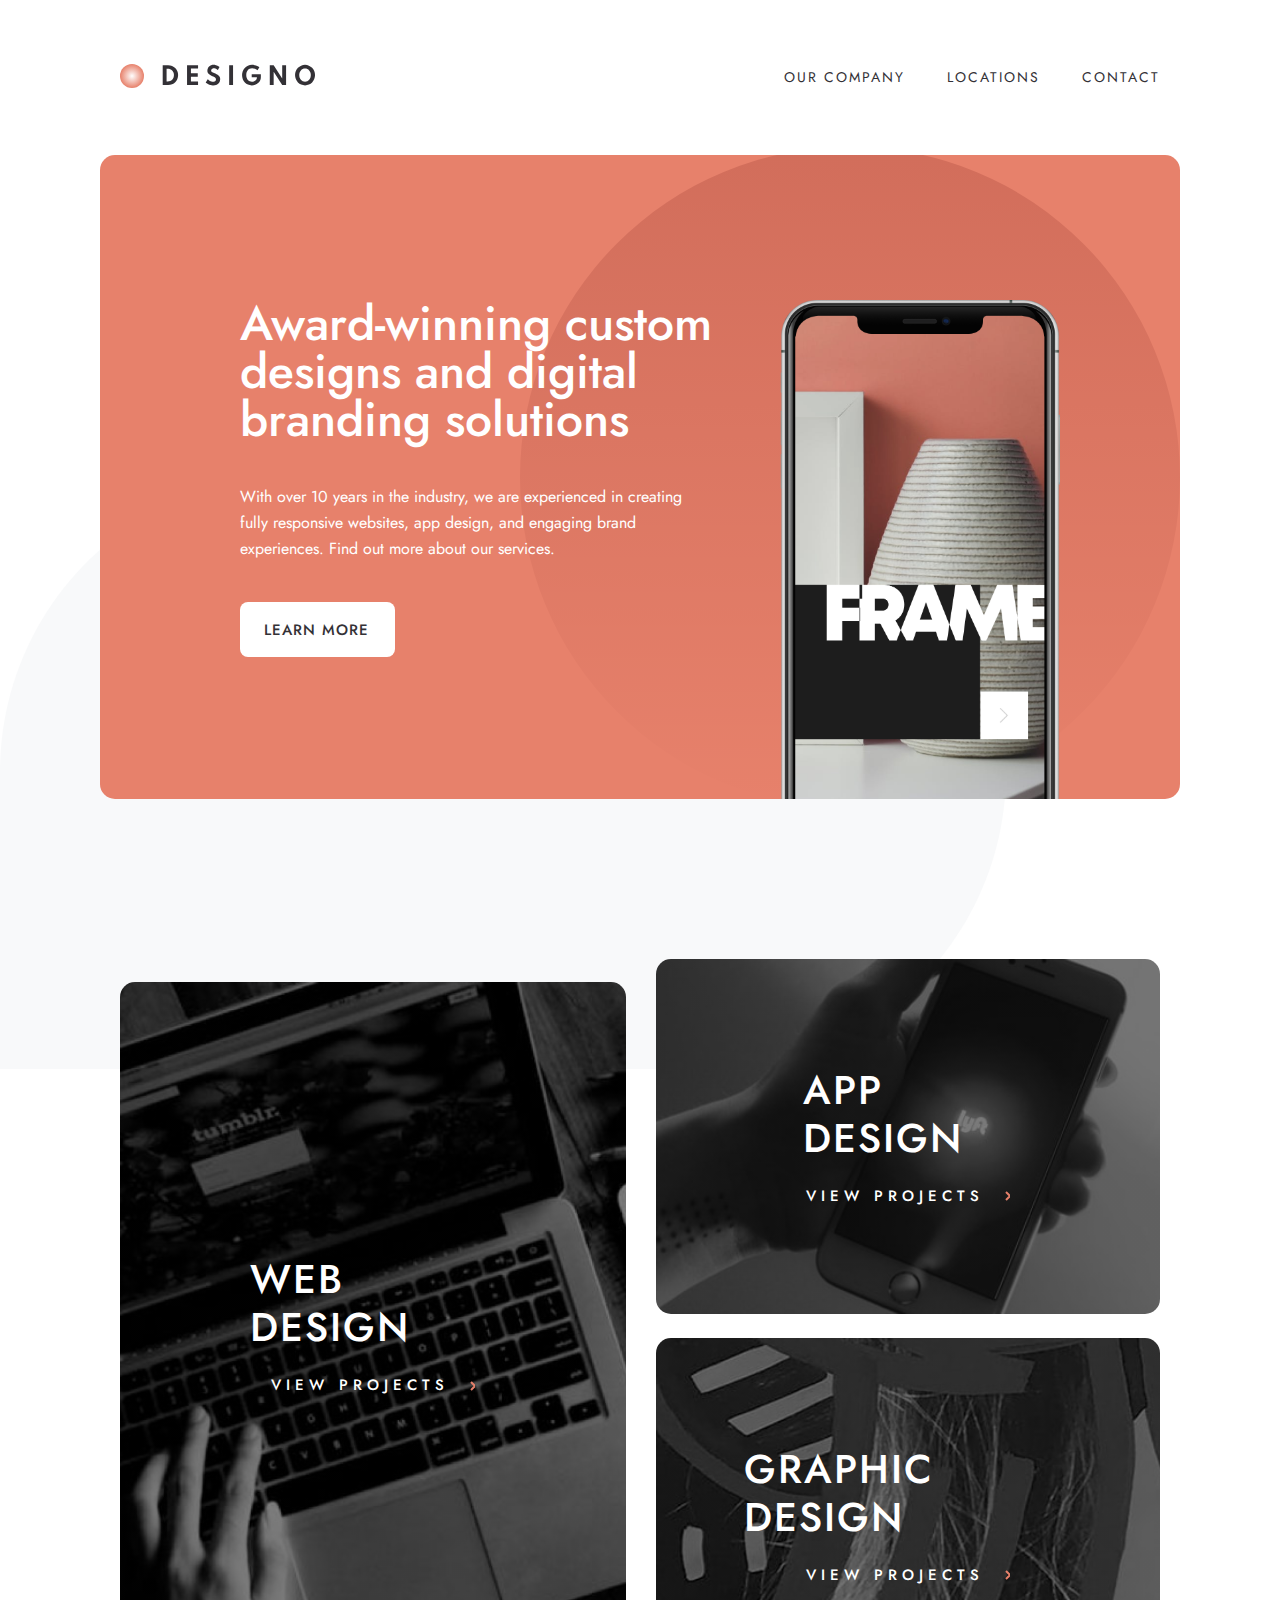
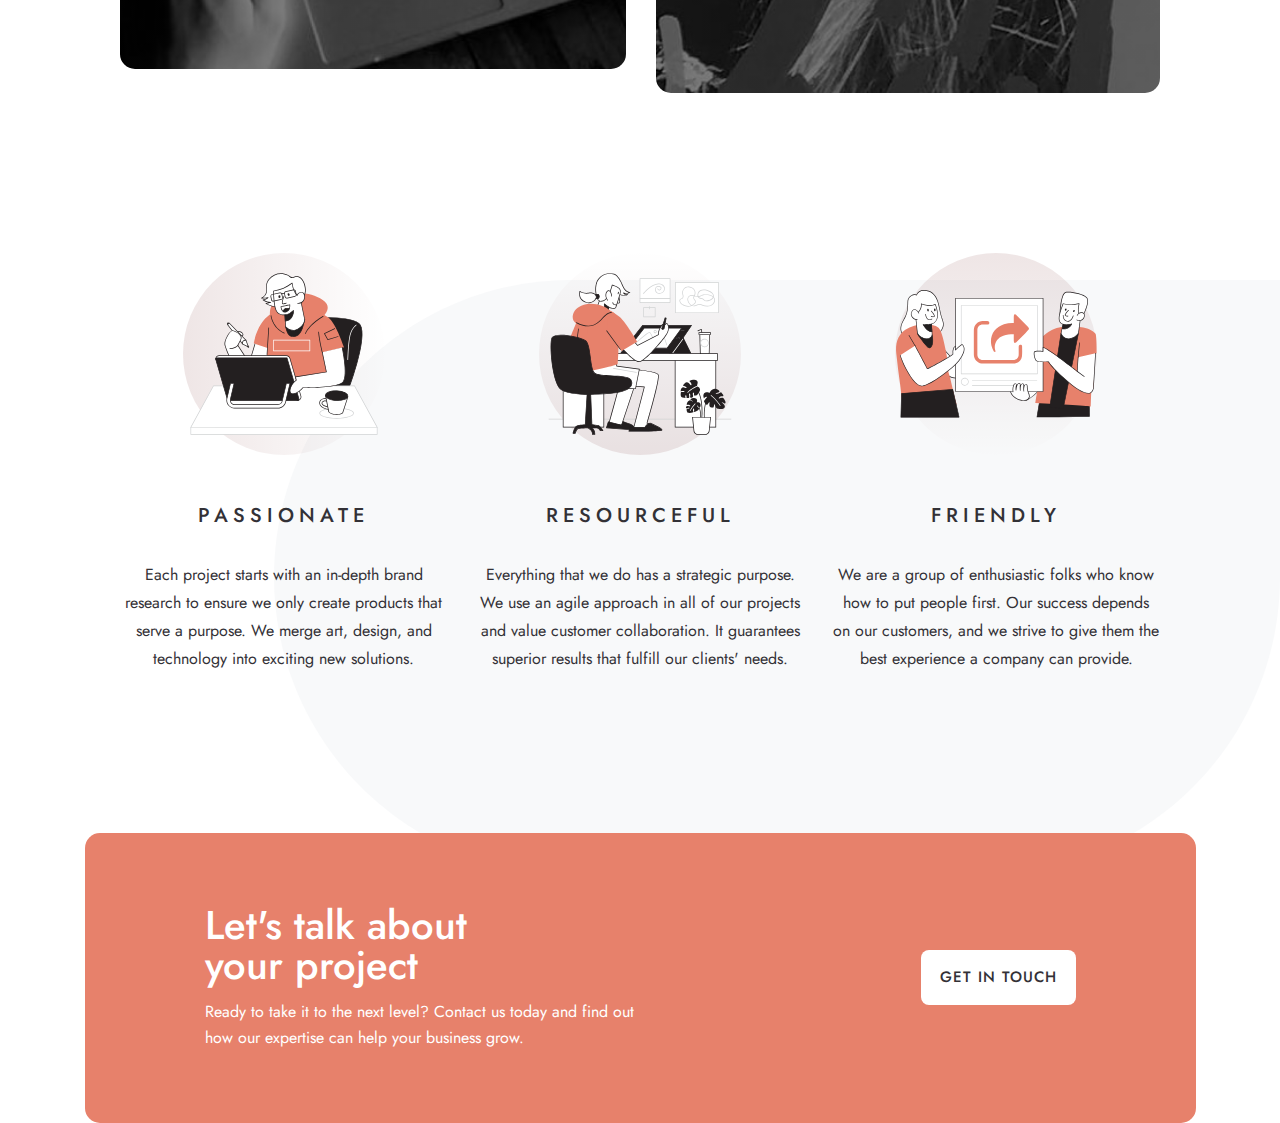
==== index.html @ ddc568b6 "home" ====
<!DOCTYPE html>
<html lang="en">
  <head>
    <meta charset="UTF-8" />
    <meta name="viewport" content="width=device-width, initial-scale=1.0" />
    <title>Home</title>
    <link rel="stylesheet" href="./css/index.css" />
  </head>
  <body>
    <!-- Header -->
    <header class="header">
      <div class="header-container container">
        <a class="header-logo" href="index.html">
          <img src="images/logo-header.svg" alt="" />
        </a>
        <ul class="header-list">
          <li class="header-item">
            <a class="header-link" href="#">OUR COMPANY</a>
          </li>
          <li class="header-item">
            <a class="header-link" href="#">LOCATIONS</a>
          </li>
          <li class="header-item">
            <a class="header-link" href="#">CONTACT</a>
          </li>
        </ul>
      </div>
    </header>
    <!-- Header end -->
    <!-- Main -->
    <main class="main">
      <section class="hero">
        <div class="hero-container container">
          <div class="hero-info">
            <h1>Award-winning custom designs and digital branding solutions</h1>
            <p>
              With over 10 years in the industry, we are experienced in creating
              fully responsive websites, app design, and engaging brand
              experiences. Find out more about our services.
            </p>
            <a href="#">Learn More</a>
          </div>
          <img class="hero-img" src="images/image-hero-phone.png" alt="" />
        </div>
      </section>
      <section class="projects">
        <div class="projects-container container">
          <div class="projects-left">
            <h3>WEB DESIGN</h3>
            <a class="view-projects" href="#"
              ><span>VIEW PROJECTS</span
              ><img src="images/pink-arrow-right.svg" alt=""
            /></a>
          </div>
          <div class="projects-right">
            <div class="app">
              <h3>APP DESIGN</h3>
              <a class="view-projects" href="#"
                ><span>VIEW PROJECTS</span
                ><img src="images/pink-arrow-right.svg" alt=""
              /></a>
            </div>
            <div class="graphic">
              <h3>GRAPHIC DESIGN</h3>
              <a class="view-projects" href="#"
                ><span>VIEW PROJECTS</span
                ><img src="images/pink-arrow-right.svg" alt=""
              /></a>
            </div>
          </div>
        </div>
      </section>
      <section class="character-of-team">
        <div class="character-of-team-container container">
          <div class="card">
            <img src="images/card-img-1.svg" alt="" />
            <h3>PASSIONATE</h3>
            <p>
              Each project starts with an in-depth brand research to ensure we
              only create products that serve a purpose. We merge art, design,
              and technology into exciting new solutions.
            </p>
          </div>
          <div class="card">
            <img src="images/card-img-2.svg" alt="" />
            <h3>RESOURCEFUL</h3>
            <p>
              Everything that we do has a strategic purpose. We use an agile
              approach in all of our projects and value customer collaboration.
              It guarantees superior results that fulfill our clients' needs.
            </p>
          </div>
          <div class="card">
            <img src="images/card-img-3.svg" alt="" />
            <h3>FRIENDLY</h3>
            <p>
              We are a group of enthusiastic folks who know how to put people
              first. Our success depends on our customers, and we strive to give
              them the best experience a company can provide.
            </p>
          </div>
        </div>
      </section>
      <section class="footer-top container">
        <div class="footer-top-text">
          <h3>Let's talk about your project</h3>
          <p>
            Ready to take it to the next level? Contact us today and find out
            how our expertise can help your business grow.
          </p>
        </div>
        <a class="footer-top-button" href="#">Get in touch</a>
      </section>
    </main>
    <!-- Main end -->
    <!-- Footer -->
    <footer class="footer">
      <div class="footer-container container">
        
      </div>
    </footer>
    <!-- Footer end -->
  </body>
</html>
---- css/index.css ----
@import "./global.css";

body {
  background-image: url(../images/home-bc.svg), url(../images/home-bc-2.svg);
  background-repeat: no-repeat;
  background-position-y: 475px, 1880px;
  background-position-x: left, right;
}

.main {
  display: flex;
  flex-direction: column;
  row-gap: 160px;
}

/* HERO */

.hero {
  padding: 0 100px;
}

.hero-container {
  background-image: url(../images/bg-pattern-hero-home.svg);
  background-repeat: no-repeat;
  background-position: center right;
  background-size: 660px 660px;
  background-color: #e7816b;
  border-radius: 15px;
  padding: 145px 140px 0 140px;
  display: flex;
  justify-content: space-between;
  align-items: start;
}

.hero-info {
  display: flex;
  flex-direction: column;
  row-gap: 40px;
  width: 540px;

  h1 {
    width: 540px;
    font-weight: 500;
    font-size: 48px;
    line-height: 48px;
    color: #ffffff;
  }

  p {
    width: 445px;
    font-weight: 400;
    font-size: 16px;
    line-height: 26px;
    color: #ffffff;
  }

  a {
    font-weight: 500;
    font-size: 15px;
    line-height: 21px;
    letter-spacing: 1px;
    text-transform: uppercase;
    color: #333136;
    padding: 18px 25px 16px 24px;
    background-color: #ffffff;
    border-radius: 8px;
    width: 155px;

    &:active {
      background-color: #ffad9b;
      color: #ffffff;
    }
  }
}

.hero-img {
  width: 280px;
}

/* PROJECTS */

.projects {
  width: 100%;
}

.projects-container {
  width: 100%;
  display: flex;
  align-items: center;
  justify-content: space-between;
  column-gap: 30px;
}

.projects-left {
  background-image: linear-gradient(rgba(0, 0, 0, 0.5), rgba(0, 0, 0, 0.5)),
    url(../images/image-web-design-large.jpg);
  background-repeat: no-repeat;
  background-size: cover;
  display: flex;
  flex-direction: column;
  align-items: center;
  justify-content: center;
  row-gap: 24px;
  border-radius: 15px;
  padding: 273px 130px;

  h3 {
    font-weight: 500;
    font-size: 40px;
    line-height: 48px;
    letter-spacing: 2px;
    color: #ffffff;
  }
}

.view-projects {
  display: flex;
  align-items: center;
  column-gap: 21px;

  span {
    color: #ffffff;
    font-weight: 500;
    font-size: 15px;
    line-height: 21px;
    letter-spacing: 5px;
  }
}

.projects-right {
  display: flex;
  flex-direction: column;
  row-gap: 24px;

  h3 {
    font-weight: 500;
    font-size: 40px;
    line-height: 48px;
    letter-spacing: 2px;
    color: #ffffff;
  }
}

/* character */

.character-of-team-container {
  display: flex;
  justify-content: space-between;
  align-items: center;
}

.card {
  display: flex;
  flex-direction: column;
  align-items: center;
  width: 31.5%;

  img {
    width: 202px;
    height: 202px;
  }

  h3 {
    font-weight: 500;
    font-size: 20px;
    line-height: 26px;
    letter-spacing: 5px;
    color: #333136;
    text-align: center;
    margin-top: 48px;
    margin-bottom: 32px;
  }

  p {
    font-weight: 400;
    font-size: 16px;
    line-height: 28px;
    text-align: center;
    color: #333136;
  }
}
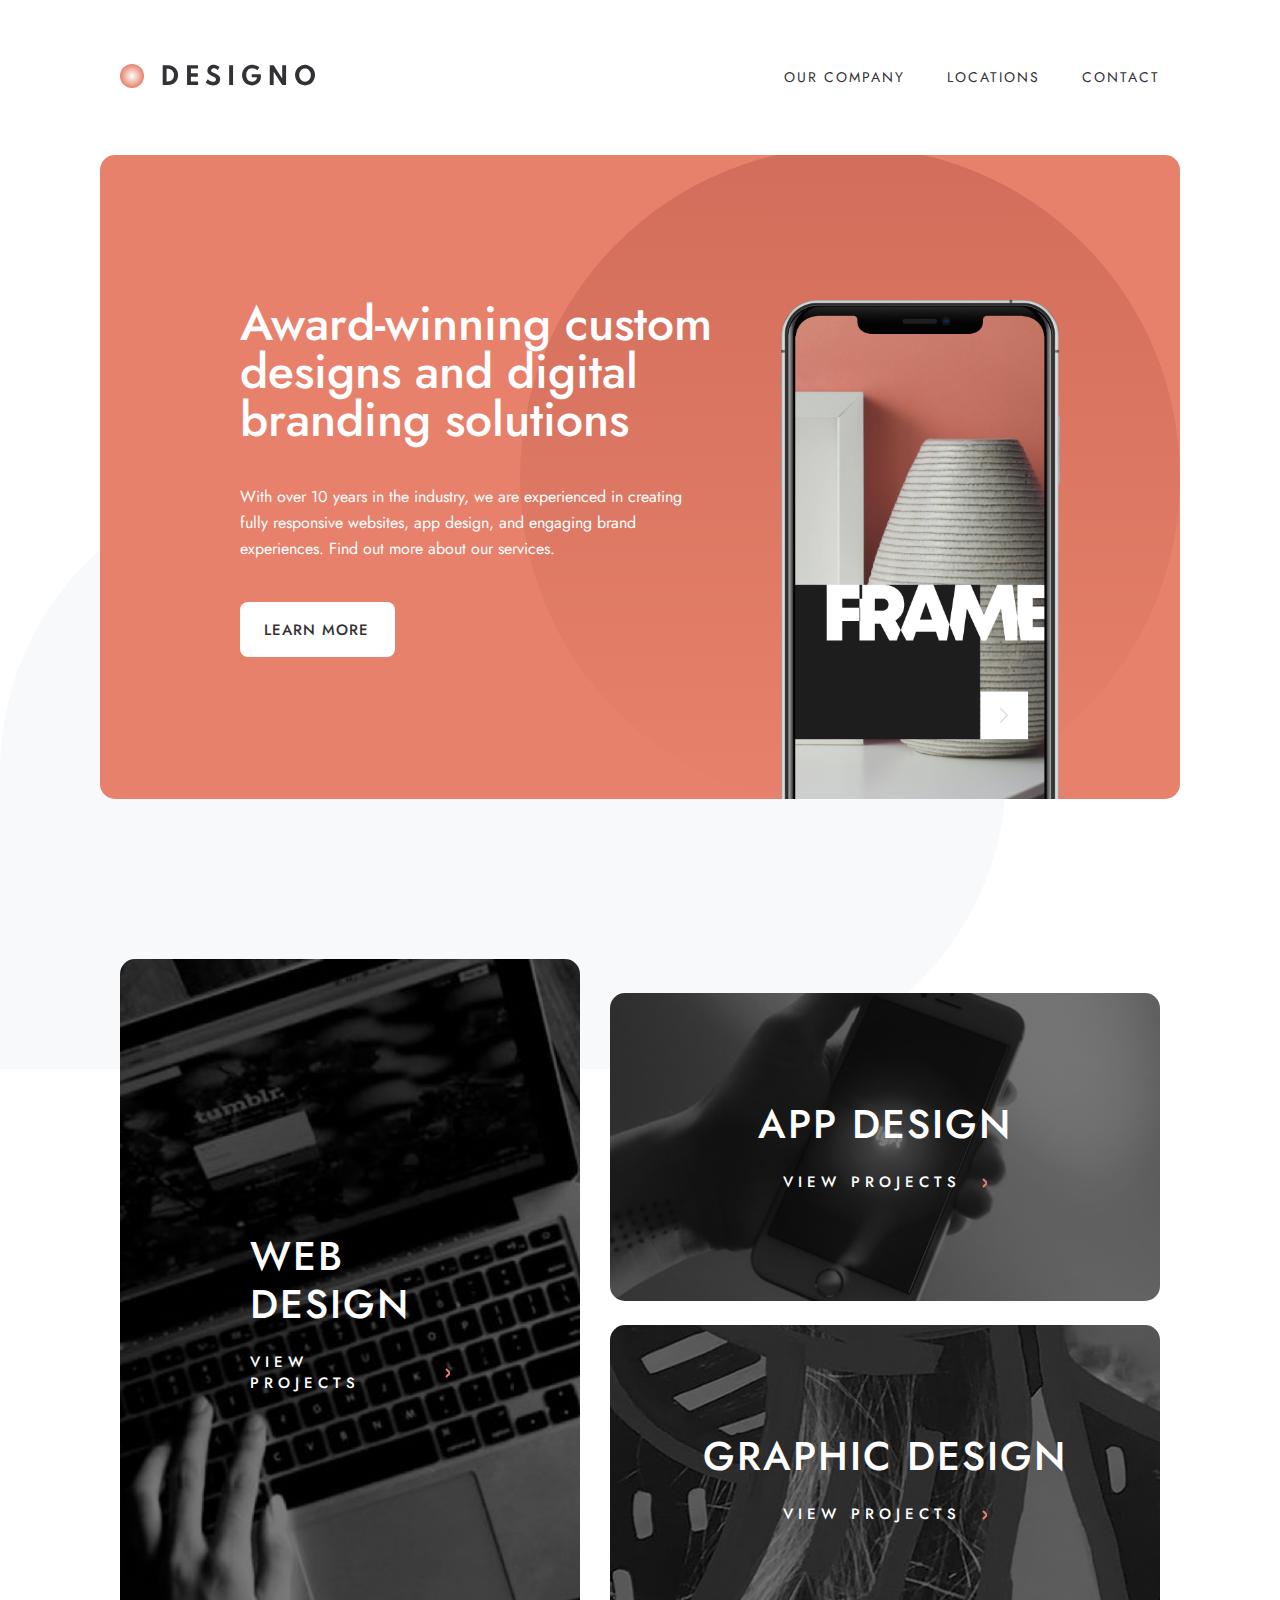
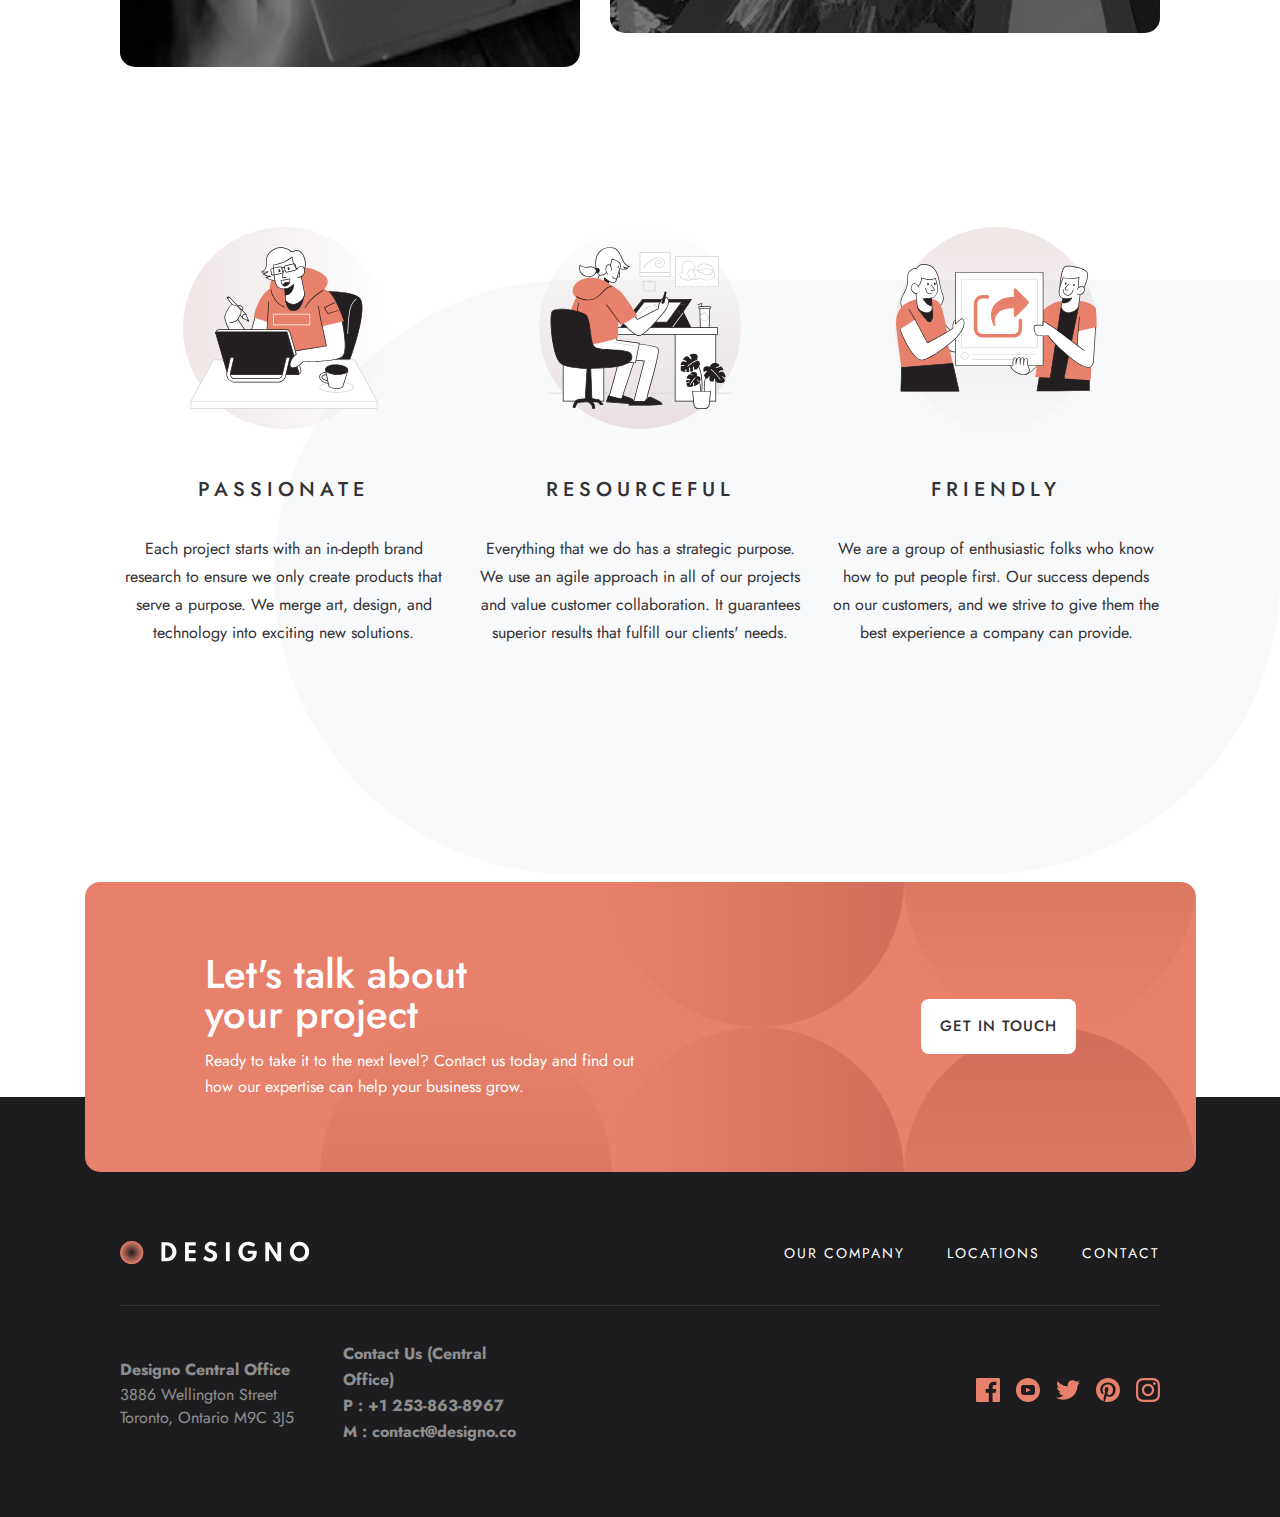
==== commit 78fbf7f3: "done" ====
--- a/index.html
+++ b/index.html
@@ -15,13 +15,15 @@
         </a>
         <ul class="header-list">
           <li class="header-item">
-            <a class="header-link" href="#">OUR COMPANY</a>
+            <a class="header-link" href="pages/about/about.html">OUR COMPANY</a>
           </li>
           <li class="header-item">
-            <a class="header-link" href="#">LOCATIONS</a>
+            <a class="header-link" href="pages/location/location.html"
+              >LOCATIONS</a
+            >
           </li>
           <li class="header-item">
-            <a class="header-link" href="#">CONTACT</a>
+            <a class="header-link" href="pages/contact/contact.html">CONTACT</a>
           </li>
         </ul>
       </div>
@@ -47,7 +49,7 @@
         <div class="projects-container container">
           <div class="projects-left">
             <h3>WEB DESIGN</h3>
-            <a class="view-projects" href="#"
+            <a class="view-projects-link" href="pages/web/web.html"
               ><span>VIEW PROJECTS</span
               ><img src="images/pink-arrow-right.svg" alt=""
             /></a>
@@ -55,14 +57,14 @@
           <div class="projects-right">
             <div class="app">
               <h3>APP DESIGN</h3>
-              <a class="view-projects" href="#"
+              <a class="view-projects-link" href="pages/app/app.html"
                 ><span>VIEW PROJECTS</span
                 ><img src="images/pink-arrow-right.svg" alt=""
               /></a>
             </div>
             <div class="graphic">
               <h3>GRAPHIC DESIGN</h3>
-              <a class="view-projects" href="#"
+              <a class="view-projects-link" href="pages/graphic/graphic.html"
                 ><span>VIEW PROJECTS</span
                 ><img src="images/pink-arrow-right.svg" alt=""
               /></a>
@@ -116,7 +118,47 @@
     <!-- Footer -->
     <footer class="footer">
       <div class="footer-container container">
-        
+        <div class="footer-container-top">
+          <a class="footer-logo" href="index.html">
+            <img src="images/logo-footer.svg" alt="" />
+          </a>
+          <ul class="footer-list">
+            <li class="footer-item">
+              <a href="pages/about/about.html" class="footer-link"
+                >OUR COMPANY</a
+              >
+            </li>
+            <li class="footer-item">
+              <a href="pages/location/location.html" class="footer-link"
+                >LOCATIONS</a
+              >
+            </li>
+            <li class="footer-item">
+              <a href="pages/contact/contact.html" class="footer-link"
+                >CONTACT</a
+              >
+            </li>
+          </ul>
+        </div>
+        <div class="footer-end">
+          <ul class="location">
+            <li>Designo Central Office</li>
+            <li>3886 Wellington Street</li>
+            <li>Toronto, Ontario M9C 3J5</li>
+          </ul>
+          <ul class="footer-contact">
+            <li>Contact Us (Central Office)</li>
+            <li>P : +1 253-863-8967</li>
+            <li>M : contact@designo.co</li>
+          </ul>
+          <div class="social-medias">
+            <a href=""><img src="images/facebook-logo.svg" alt="" /></a>
+            <a href=""><img src="images/youtube-logo.svg" alt="" /></a>
+            <a href=""><img src="images/twitter-logo.svg" alt="" /></a>
+            <a href=""><img src="images/photo-shop-logo.svg" alt="" /></a>
+            <a href=""><img src="images/instagram.svg" alt="" /></a>
+          </div>
+        </div>
       </div>
     </footer>
     <!-- Footer end -->
--- a/css/index.css
+++ b/css/index.css
@@ -30,6 +30,7 @@
   display: flex;
   justify-content: space-between;
   align-items: start;
+  max-width: 1111px;
 }
 
 .hero-info {
@@ -66,7 +67,7 @@
     border-radius: 8px;
     width: 155px;
 
-    &:active {
+    &:hover {
       background-color: #ffad9b;
       color: #ffffff;
     }
@@ -113,18 +114,12 @@
   }
 }
 
-.view-projects {
-  display: flex;
-  align-items: center;
-  column-gap: 21px;
-
-  span {
-    color: #ffffff;
-    font-weight: 500;
-    font-size: 15px;
-    line-height: 21px;
-    letter-spacing: 5px;
-  }
+.projects-left:hover {
+  background-image: linear-gradient(
+      rgba(255, 173, 155, 0.7),
+      rgba(255, 173, 155, 0.7)
+    ),
+    url(../images/image-web-design-large.jpg);
 }
 
 .projects-right {
@@ -179,3 +174,51 @@
     color: #333136;
   }
 }
+
+.app {
+  background-image: linear-gradient(rgba(0, 0, 0, 0.5), rgba(0, 0, 0, 0.5)),
+    url(../images/image-app-design.jpg);
+  background-repeat: no-repeat;
+  background-size: cover;
+  border-radius: 15px;
+  padding: 107px 140px;
+  display: flex;
+  flex-direction: column;
+  align-items: center;
+  justify-content: center;
+  row-gap: 24px;
+  width: 550px;
+  height: 308px;
+}
+
+.graphic {
+  background-image: linear-gradient(rgba(0, 0, 0, 0.5), rgba(0, 0, 0, 0.5)),
+    url(../images/image-graphic-design.jpg);
+  background-repeat: no-repeat;
+  background-size: cover;
+  border-radius: 15px;
+  padding: 107px 88px;
+  display: flex;
+  flex-direction: column;
+  align-items: center;
+  justify-content: center;
+  row-gap: 24px;
+  width: 550px;
+  height: 308px;
+}
+
+.app:hover {
+  background-image: linear-gradient(
+      rgba(255, 173, 155, 0.6),
+      rgba(255, 173, 155, 0.6)
+    ),
+    url(../images/image-app-design.jpg);
+}
+
+.graphic:hover {
+  background-image: linear-gradient(
+      rgba(255, 173, 155, 0.6),
+      rgba(255, 173, 155, 0.6)
+    ),
+    url(../images/image-graphic-design.jpg);
+}
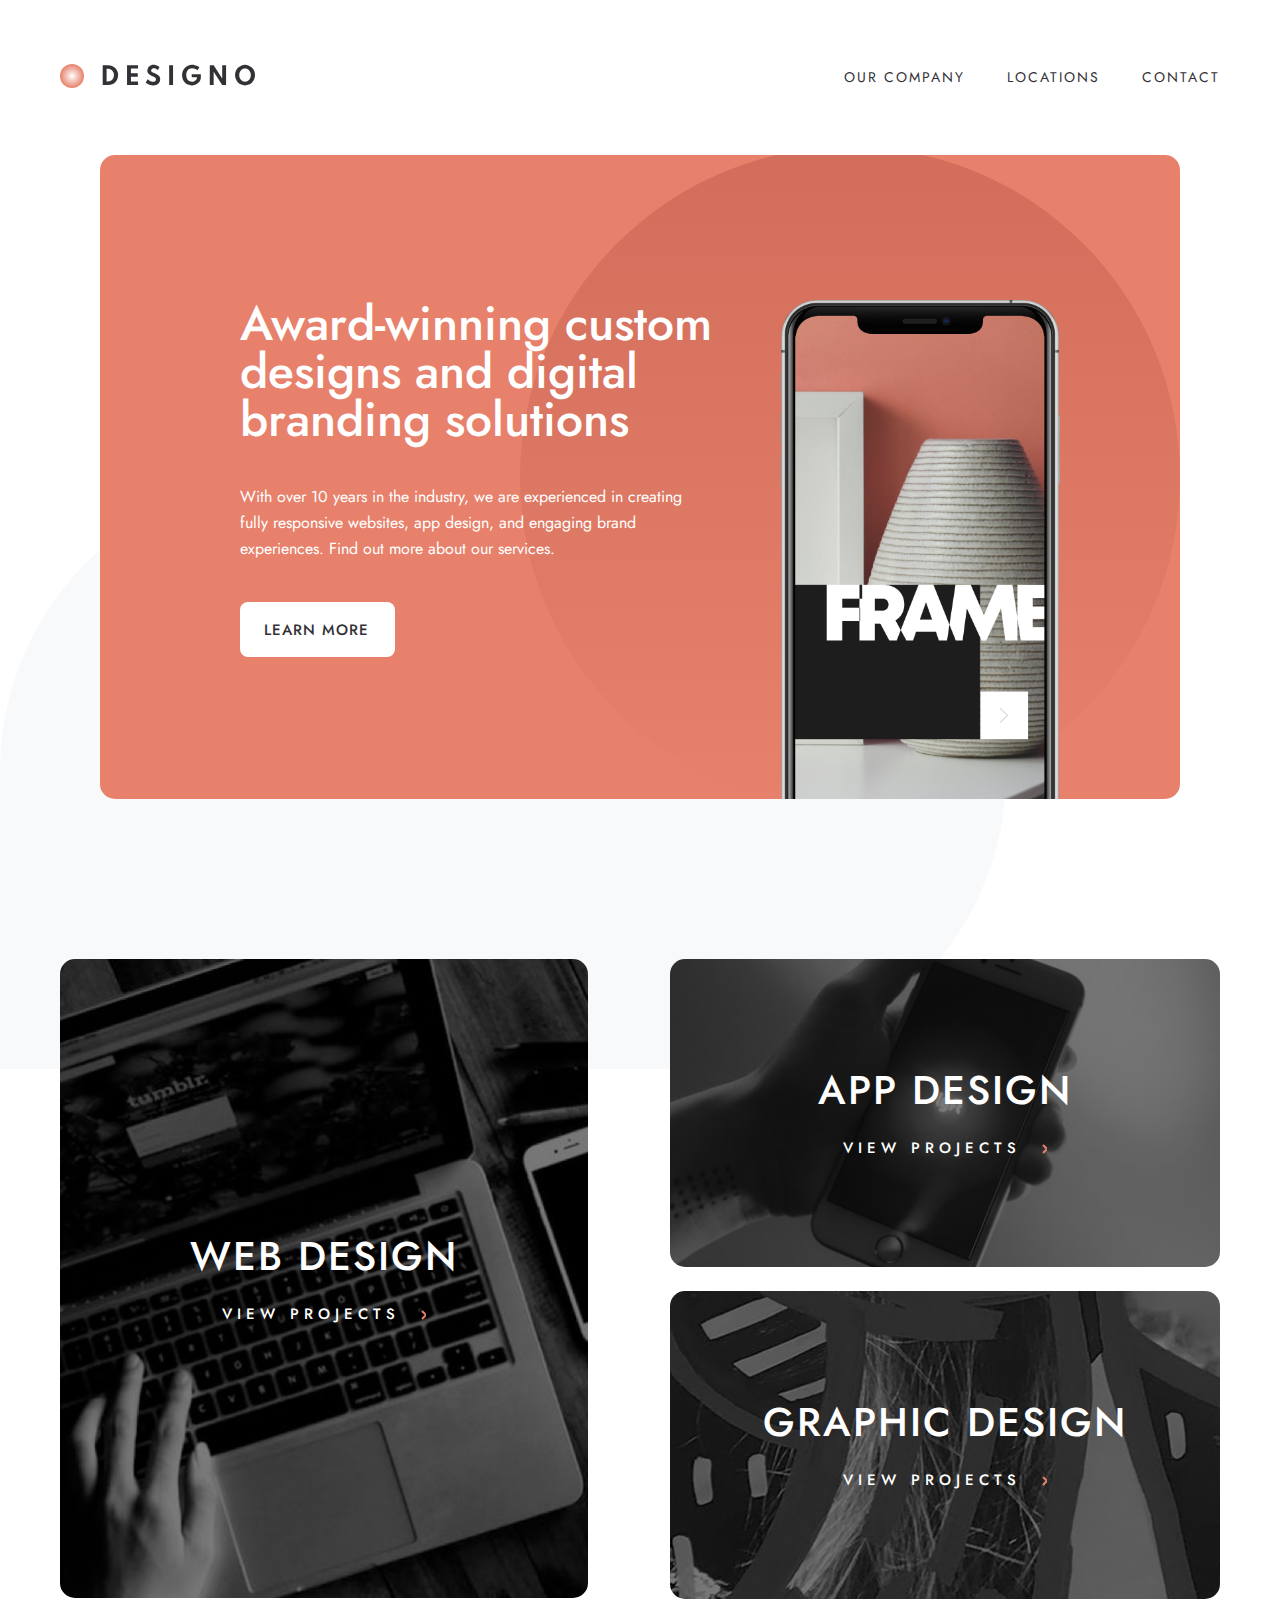
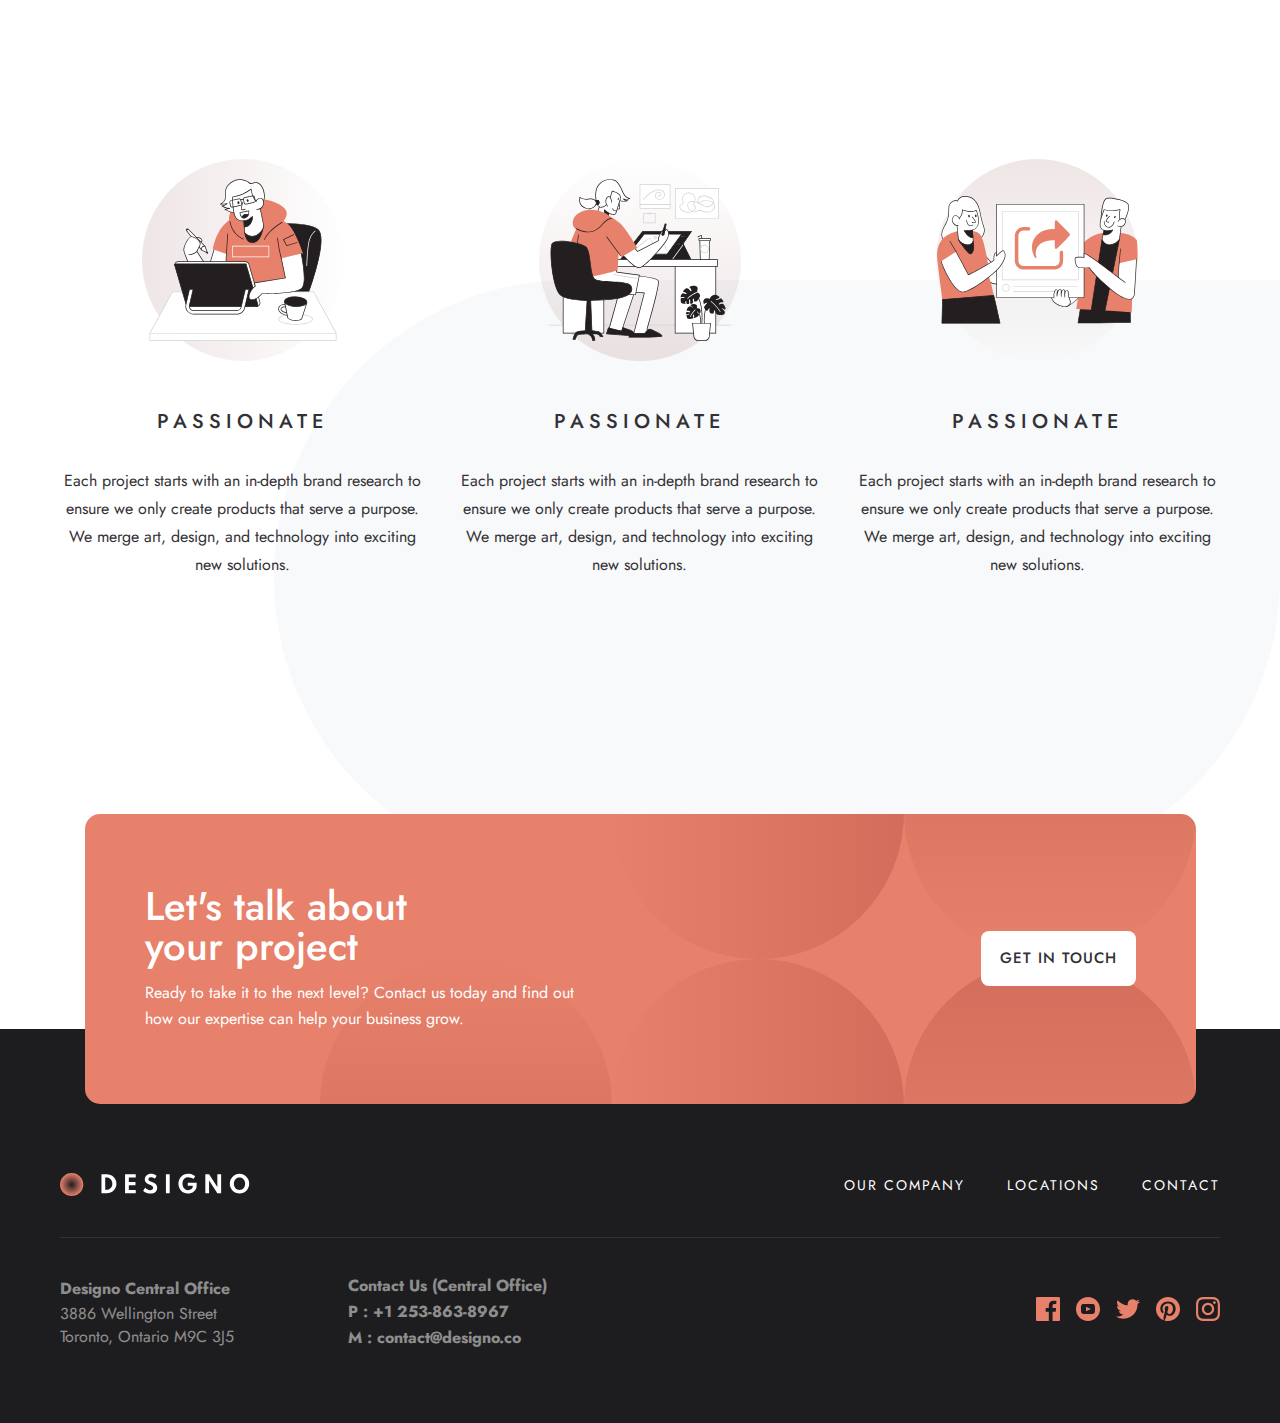
==== commit 23ae4a92: "done" ====
--- a/index.html
+++ b/index.html
@@ -76,30 +76,36 @@
         <div class="character-of-team-container container">
           <div class="card">
             <img src="images/card-img-1.svg" alt="" />
-            <h3>PASSIONATE</h3>
-            <p>
-              Each project starts with an in-depth brand research to ensure we
-              only create products that serve a purpose. We merge art, design,
-              and technology into exciting new solutions.
-            </p>
+            <div class="card-text">
+              <h3>PASSIONATE</h3>
+              <p>
+                Each project starts with an in-depth brand research to ensure we
+                only create products that serve a purpose. We merge art, design,
+                and technology into exciting new solutions.
+              </p>
+            </div>
           </div>
           <div class="card">
             <img src="images/card-img-2.svg" alt="" />
-            <h3>RESOURCEFUL</h3>
-            <p>
-              Everything that we do has a strategic purpose. We use an agile
-              approach in all of our projects and value customer collaboration.
-              It guarantees superior results that fulfill our clients' needs.
-            </p>
+            <div class="card-text">
+              <h3>PASSIONATE</h3>
+              <p>
+                Each project starts with an in-depth brand research to ensure we
+                only create products that serve a purpose. We merge art, design,
+                and technology into exciting new solutions.
+              </p>
+            </div>
           </div>
           <div class="card">
             <img src="images/card-img-3.svg" alt="" />
-            <h3>FRIENDLY</h3>
-            <p>
-              We are a group of enthusiastic folks who know how to put people
-              first. Our success depends on our customers, and we strive to give
-              them the best experience a company can provide.
-            </p>
+            <div class="card-text">
+              <h3>PASSIONATE</h3>
+              <p>
+                Each project starts with an in-depth brand research to ensure we
+                only create products that serve a purpose. We merge art, design,
+                and technology into exciting new solutions.
+              </p>
+            </div>
           </div>
         </div>
       </section>
--- a/css/index.css
+++ b/css/index.css
@@ -155,23 +155,25 @@
     height: 202px;
   }
 
-  h3 {
-    font-weight: 500;
-    font-size: 20px;
-    line-height: 26px;
-    letter-spacing: 5px;
-    color: #333136;
-    text-align: center;
-    margin-top: 48px;
-    margin-bottom: 32px;
-  }
-
-  p {
-    font-weight: 400;
-    font-size: 16px;
-    line-height: 28px;
-    text-align: center;
-    color: #333136;
+  .card-text {
+    h3 {
+      font-weight: 500;
+      font-size: 20px;
+      line-height: 26px;
+      letter-spacing: 5px;
+      color: #333136;
+      text-align: center;
+      margin-top: 48px;
+      margin-bottom: 32px;
+    }
+
+    p {
+      font-weight: 400;
+      font-size: 16px;
+      line-height: 28px;
+      text-align: center;
+      color: #333136;
+    }
   }
 }
 
@@ -222,3 +224,70 @@
     ),
     url(../images/image-graphic-design.jpg);
 }
+
+@media (max-width: 1200px) {
+  .hero-container {
+    display: flex;
+    flex-direction: column;
+    align-items: center;
+    justify-content: center;
+    max-width: 1000px;
+    row-gap: 30px;
+  }
+
+  .hero-info {
+    display: flex;
+    flex-direction: column;
+    align-items: center;
+    row-gap: 30px;
+
+    h1,
+    p,
+    a {
+      text-align: center;
+    }
+  }
+
+  .projects-container {
+    display: flex;
+    flex-direction: column;
+    gap: 30px;
+  }
+
+  .projects-left,
+  .app,
+  .graphic {
+    width: 1000px;
+    height: 400px;
+    padding: 230px 100px;
+  }
+}
+
+@media (max-width: 1150px) {
+  .character-of-team-container {
+    display: flex;
+    flex-direction: column;
+    row-gap: 50px;
+  }
+
+  .card {
+    display: flex;
+    flex-direction: row;
+    align-items: center;
+    justify-content: space-between;
+    width: 80%;
+    column-gap: 50px;
+  }
+
+  .card-text {
+    display: flex;
+    flex-direction: column;
+    align-items: start;
+    text-align: start;
+  }
+
+  .card-text > h3,
+  p {
+    text-align: start;
+  }
+}
